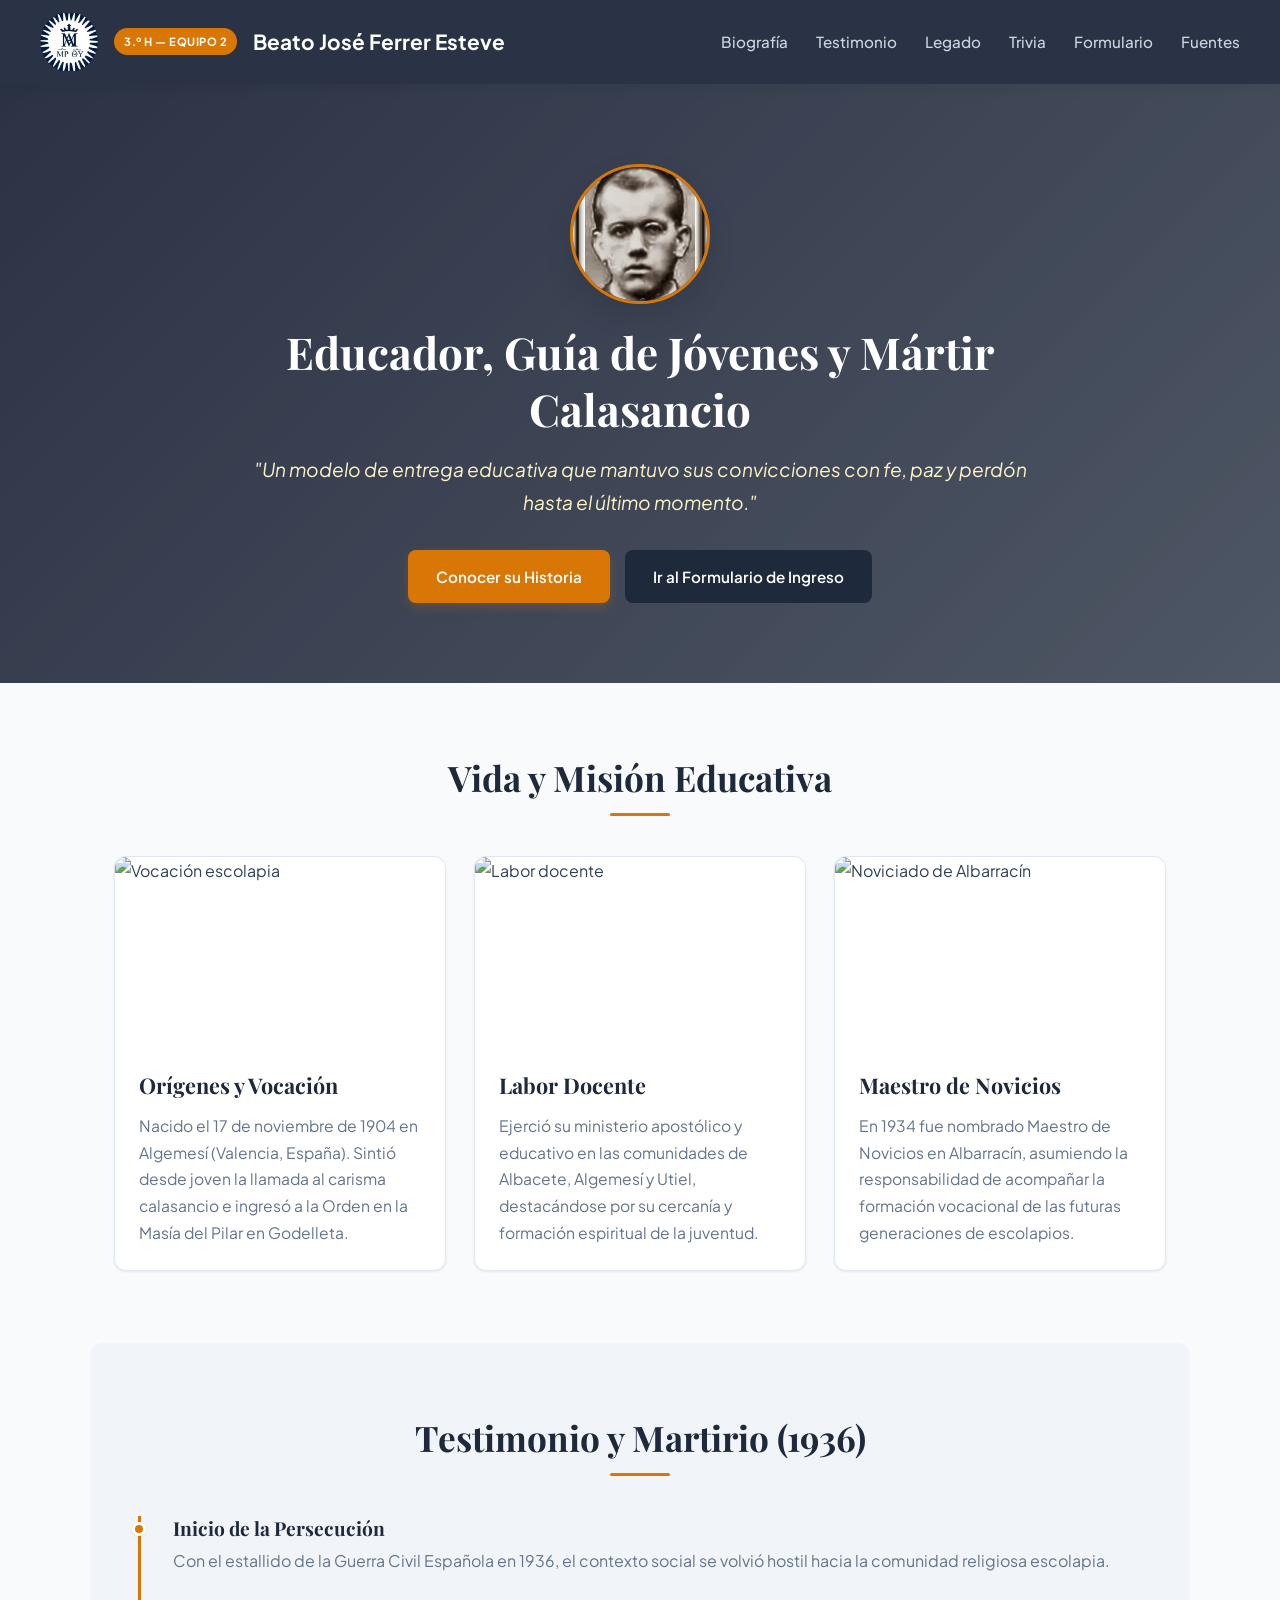
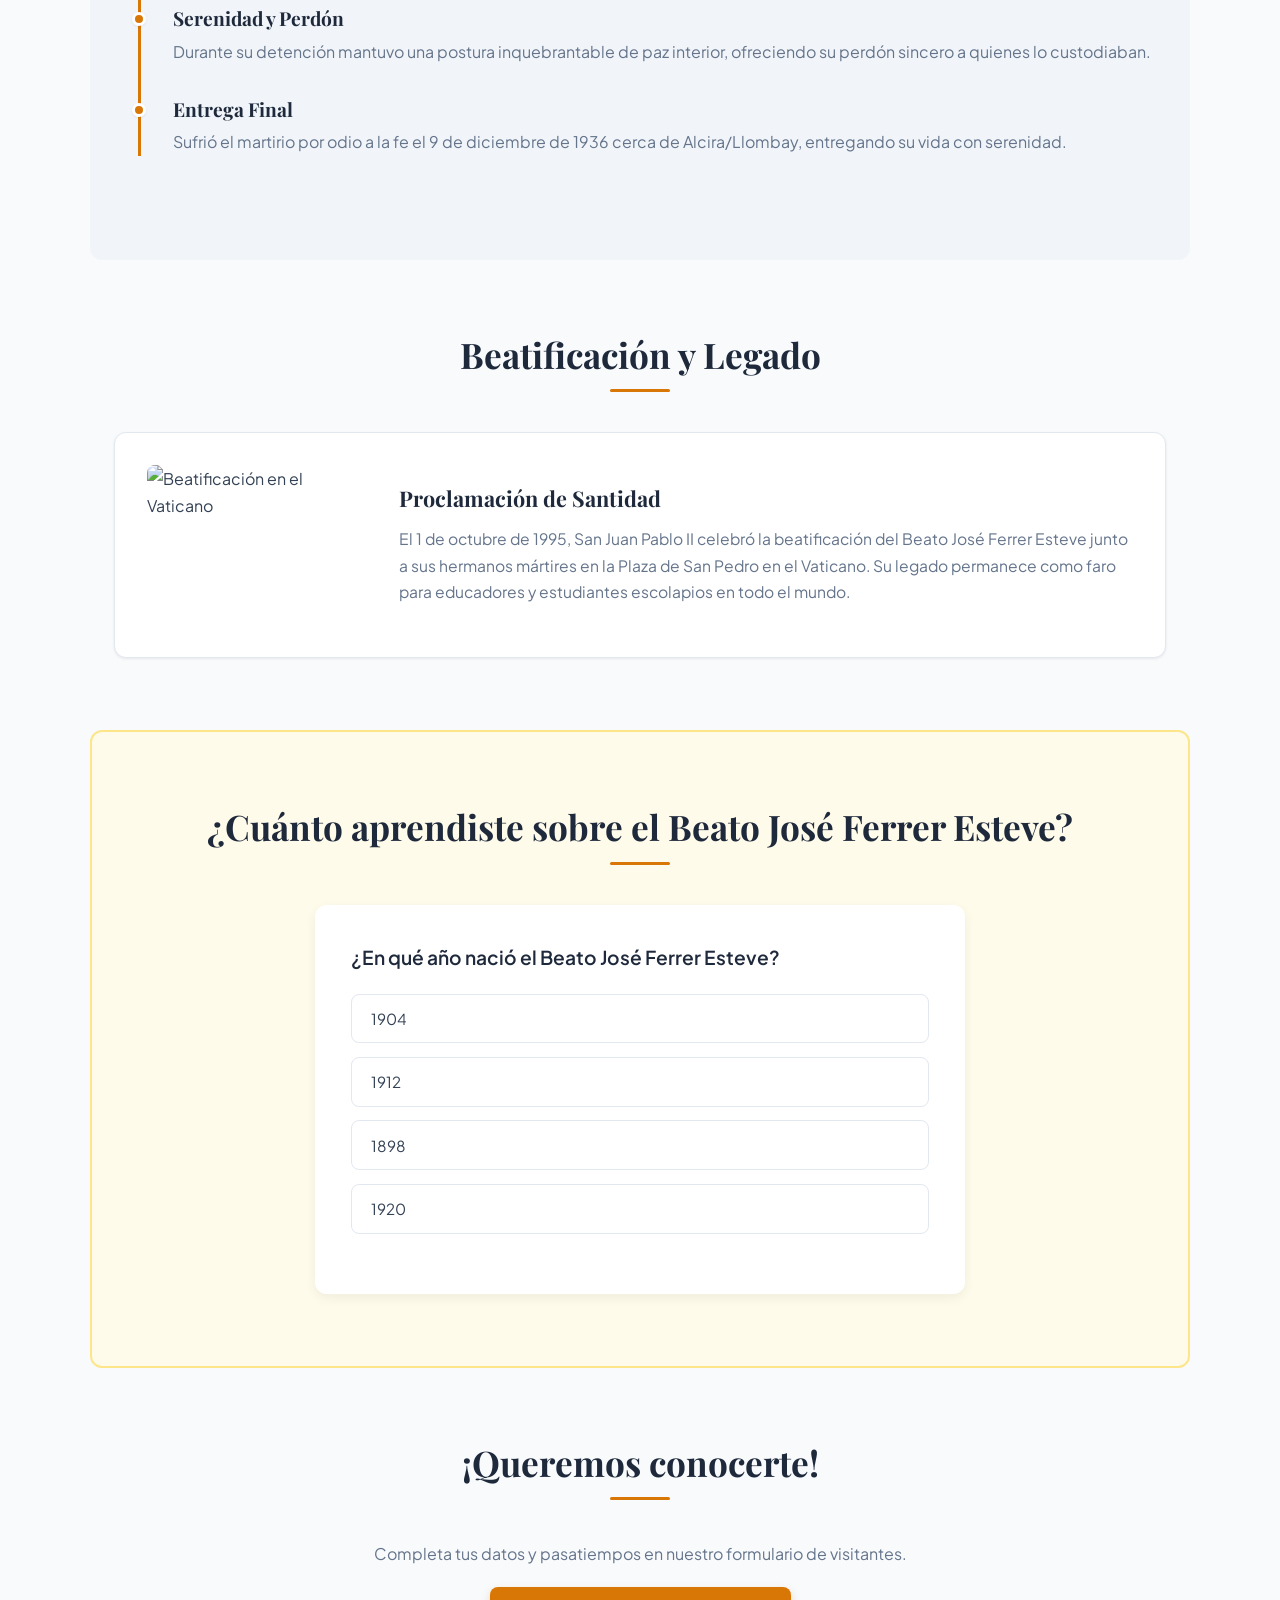
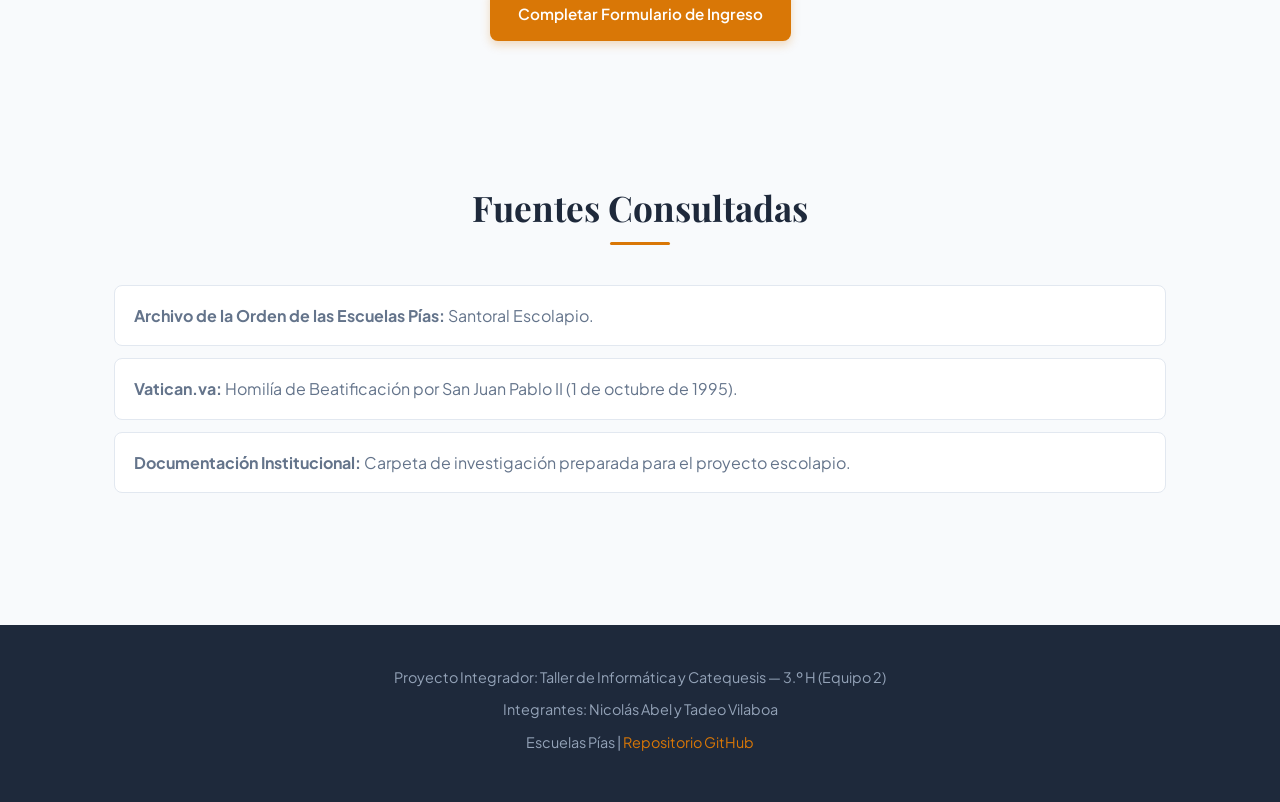
==== index.html @ 62cfefab "Add files via upload" ====
<!DOCTYPE html>
<html lang="es">
<head>
    <meta charset="UTF-8">
    <meta name="viewport" content="width=device-width, initial-scale=1.0">
    <title>Beato José Ferrer Esteve | Rostros de la Santidad Escolapia</title>
    <link rel="stylesheet" href="css/estilos.css">
</head>
<body>

    <header class="navbar">
        <div class="logo">
            <img src="img/logo escolapio.png" alt="Escudo Escolapio" class="logo-img">
            <span class="tag-escolapio">3.º H — Equipo 2</span>
            <h1>Beato José Ferrer Esteve</h1>
        </div>
        <nav>
            <ul>
                <li><a href="#biografia">Biografía</a></li>
                <li><a href="#martirio">Testimonio</a></li>
                <li><a href="#legado">Legado</a></li>
                <li><a href="#trivia">Trivia</a></li>
                <li><a href="pages/formulario.html">Formulario</a></li>
                <li><a href="#fuentes">Fuentes</a></li>
            </ul>
        </nav>
    </header>

    <main>
        <!-- HERO SECTION -->
        <section class="hero">
            <div class="hero-content">
                <img src="img/Beato José Ferrer Esteve.jpg" alt="Beato José Ferrer Esteve" class="hero-portrait">
                <h2>Educador, Guía de Jóvenes y Mártir Calasancio</h2>
                <p class="hero-quote">"Un modelo de entrega educativa que mantuvo sus convicciones con fe, paz y perdón hasta el último momento."</p>
                <div style="display: flex; gap: 15px; justify-content: center; flex-wrap: wrap;">
                    <a href="#biografia" class="btn-primary">Conocer su Historia</a>
                    <a href="pages/formulario.html" class="btn-secondary">Ir al Formulario de Ingreso</a>
                </div>
            </div>
        </section>

        <!-- BIOGRAFÍA Y MISIÓN -->
        <section id="biografia" class="container">
            <h2 class="section-title">Vida y Misión Educativa</h2>
            <div class="cards-grid">
                <article class="card">
                    <img src="img/vocacion.jpg" alt="Vocación escolapia" class="card-img">
                    <div class="card-body">
                        <h3>Orígenes y Vocación</h3>
                        <p>Nacido el 17 de noviembre de 1904 en Algemesí (Valencia, España). Sintió desde joven la llamada al carisma calasancio e ingresó a la Orden en la Masía del Pilar en Godelleta.</p>
                    </div>
                </article>

                <article class="card">
                    <img src="img/docencia.jpg" alt="Labor docente" class="card-img">
                    <div class="card-body">
                        <h3>Labor Docente</h3>
                        <p>Ejerció su ministerio apostólico y educativo en las comunidades de Albacete, Algemesí y Utiel, destacándose por su cercanía y formación espiritual de la juventud.</p>
                    </div>
                </article>

                <article class="card">
                    <img src="img/albarracin.jpg" alt="Noviciado de Albarracín" class="card-img">
                    <div class="card-body">
                        <h3>Maestro de Novicios</h3>
                        <p>En 1934 fue nombrado Maestro de Novicios en Albarracín, asumiendo la responsabilidad de acompañar la formación vocacional de las futuras generaciones de escolapios.</p>
                    </div>
                </article>
            </div>
        </section>

        <!-- TESTIMONIO Y MARTIRIO -->
        <section id="martirio" class="container bg-light">
            <h2 class="section-title">Testimonio y Martirio (1936)</h2>
            <div class="timeline">
                <div class="timeline-item">
                    <h4>Inicio de la Persecución</h4>
                    <p>Con el estallido de la Guerra Civil Española en 1936, el contexto social se volvió hostil hacia la comunidad religiosa escolapia.</p>
                </div>
                <div class="timeline-item">
                    <h4>Serenidad y Perdón</h4>
                    <p>Durante su detención mantuvo una postura inquebrantable de paz interior, ofreciendo su perdón sincero a quienes lo custodiaban.</p>
                </div>
                <div class="timeline-item">
                    <h4>Entrega Final</h4>
                    <p>Sufrió el martirio por odio a la fe el 9 de diciembre de 1936 cerca de Alcira/Llombay, entregando su vida con serenidad.</p>
                </div>
            </div>
        </section>

        <!-- LEGADO Y BEATIFICACIÓN -->
        <section id="legado" class="container">
            <h2 class="section-title">Beatificación y Legado</h2>
            <div class="card-single card-with-image">
                <img src="img/beatificacion.jpg" alt="Beatificación en el Vaticano" class="legacy-img">
                <div>
                    <h3>Proclamación de Santidad</h3>
                    <p>El 1 de octubre de 1995, San Juan Pablo II celebró la beatificación del Beato José Ferrer Esteve junto a sus hermanos mártires en la Plaza de San Pedro en el Vaticano. Su legado permanece como faro para educadores y estudiantes escolapios en todo el mundo.</p>
                </div>
            </div>
        </section>

        <!-- TRIVIA INTERACTIVA (JAVASCRIPT) -->
        <section id="trivia" class="container bg-accent">
            <h2 class="section-title">¿Cuánto aprendiste sobre el Beato José Ferrer Esteve?</h2>
            <div id="quiz-container" class="quiz-box">
                <p id="quiz-question">Cargando pregunta...</p>
                <div id="quiz-options" class="options-container"></div>
                <button id="btn-next" class="btn-secondary" style="display: none;">Siguiente Pregunta</button>
                <div id="quiz-score" class="score-box"></div>
            </div>
        </section>

        <!-- SECCIÓN DE REGISTRO / FORMULARIO -->
        <section class="container" style="text-align: center;">
            <h2 class="section-title">¡Queremos conocerte!</h2>
            <p style="margin-bottom: 20px; color: var(--text-muted);">Completa tus datos y pasatiempos en nuestro formulario de visitantes.</p>
            <a href="pages/formulario.html" class="btn-primary">Completar Formulario de Ingreso</a>
        </section>

        <!-- FUENTES CONSULTADAS -->
        <section id="fuentes" class="container">
            <h2 class="section-title">Fuentes Consultadas</h2>
            <ul class="sources-list">
                <li><strong>Archivo de la Orden de las Escuelas Pías:</strong> Santoral Escolapio.</li>
                <li><strong>Vatican.va:</strong> Homilía de Beatificación por San Juan Pablo II (1 de octubre de 1995).</li>
                <li><strong>Documentación Institucional:</strong> Carpeta de investigación preparada para el proyecto escolapio.</li>
            </ul>
        </section>
    </main>

    <footer>
        <p>Proyecto Integrador: Taller de Informática y Catequesis — 3.º H (Equipo 2)</p>
        <p>Integrantes: Nicolás Abel y Tadeo Vilaboa</p>
        <p>Escuelas Pías | <a href="https://github.com" target="_blank" id="github-link">Repositorio GitHub</a></p>
    </footer>

    <script src="js/script.js"></script>
</body>
</html>
---- css/estilos.css ----
@import url('https://fonts.googleapis.com/css2?family=Plus+Jakarta+Sans:wght@400;500;600;700&family=Playfair+Display:wght@600;700&display=swap');

:root {
    --primary: #1e293b;
    --primary-accent: #0f172a;
    --accent: #d97706;
    --accent-hover: #b45309;
    --bg-main: #f8fafc;
    --bg-surface: #ffffff;
    --text-main: #334155;
    --text-muted: #64748b;
    --border: #e2e8f0;
    --radius: 12px;
    --shadow-sm: 0 1px 3px rgba(0, 0, 0, 0.08);
    --shadow-md: 0 4px 12px rgba(0, 0, 0, 0.06);
    --shadow-lg: 0 12px 28px rgba(0, 0, 0, 0.12);
    --transition: all 0.25s cubic-bezier(0.4, 0, 0.2, 1);
}

/* RESET Y BASE */
*, *::before, *::after {
    box-sizing: border-box;
    margin: 0;
    padding: 0;
}

html {
    scroll-behavior: smooth;
}

body {
    font-family: 'Plus Jakarta Sans', system-ui, -apple-system, sans-serif;
    background-color: var(--bg-main);
    color: var(--text-main);
    line-height: 1.7;
}

h1, h2, h3, h4 {
    font-family: 'Playfair Display', Georgia, serif;
    color: var(--primary);
    line-height: 1.3;
}

/* NAVEGACIÓN */
.navbar {
    background: rgba(30, 41, 59, 0.95);
    backdrop-filter: blur(10px);
    color: #ffffff;
    display: flex;
    justify-content: space-between;
    align-items: center;
    padding: 0.8rem 2.5rem;
    position: sticky;
    top: 0;
    z-index: 1000;
    box-shadow: var(--shadow-md);
}

.logo {
    display: flex;
    align-items: center;
    gap: 1rem;
}

.logo-img {
    height: 58px;
    width: auto;
    object-fit: contain;
    display: block;
}

.tag-escolapio {
    background-color: var(--accent);
    color: #ffffff;
    font-size: 0.7rem;
    font-weight: 700;
    padding: 4px 10px;
    border-radius: 20px;
    text-transform: uppercase;
    letter-spacing: 0.5px;
    white-space: nowrap;
}

.navbar h1 {
    color: #ffffff;
    font-size: 1.3rem;
    font-family: 'Plus Jakarta Sans', sans-serif;
}

.navbar nav ul {
    display: flex;
    list-style: none;
    gap: 1.75rem;
}

.navbar a {
    color: #cbd5e1;
    text-decoration: none;
    font-weight: 500;
    font-size: 0.95rem;
    transition: var(--transition);
    position: relative;
}

.navbar a:hover {
    color: #ffffff;
}

.navbar a::after {
    content: '';
    position: absolute;
    width: 0;
    height: 2px;
    bottom: -4px;
    left: 0;
    background-color: var(--accent);
    transition: var(--transition);
}

.navbar a:hover::after {
    width: 100%;
}

/* HERO SECTION */
.hero {
    background: linear-gradient(135deg, rgba(15, 23, 42, 0.88), rgba(30, 41, 59, 0.78)), url('../img/retrato.jpg') center/cover no-repeat;
    color: #ffffff;
    text-align: center;
    padding: 5rem 1.5rem;
    display: flex;
    justify-content: center;
    align-items: center;
}

.hero-content {
    max-width: 800px;
    display: flex;
    flex-direction: column;
    align-items: center;
}

.hero-portrait {
    width: 140px;
    height: 140px;
    border-radius: 50%;
    object-fit: cover;
    border: 3px solid var(--accent);
    box-shadow: var(--shadow-lg);
    margin-bottom: 1.2rem;
}

.hero h2 {
    color: #ffffff;
    font-size: 2.75rem;
    margin-bottom: 1rem;
}

.hero-quote {
    font-style: italic;
    color: #fef3c7;
    font-size: 1.2rem;
    margin-bottom: 2rem;
}

/* SECCIONES Y CONTENEDORES */
.container {
    max-width: 1100px;
    margin: 0 auto;
    padding: 4.5rem 1.5rem;
}

.bg-light {
    background-color: #f1f5f9;
    border-radius: var(--radius);
}

.bg-accent {
    background-color: #fffbeb;
    border: 2px solid #fde68a;
    border-radius: var(--radius);
}

.section-title {
    text-align: center;
    font-size: 2.2rem;
    margin-bottom: 2.5rem;
    position: relative;
}

.section-title::after {
    content: '';
    display: block;
    width: 60px;
    height: 3px;
    background-color: var(--accent);
    margin: 0.75rem auto 0;
    border-radius: 2px;
}

/* TARJETAS E IMÁGENES */
.cards-grid {
    display: grid;
    grid-template-columns: repeat(auto-fit, minmax(300px, 1fr));
    gap: 1.75rem;
}

.card, .card-single {
    background-color: var(--bg-surface);
    border: 1px solid var(--border);
    border-radius: var(--radius);
    box-shadow: var(--shadow-sm);
    transition: var(--transition);
    overflow: hidden;
}

.card {
    padding: 0;
}

.card-single {
    padding: 2rem;
}

.card-img {
    width: 100%;
    height: 190px;
    object-fit: cover;
    display: block;
}

.card-body {
    padding: 1.5rem;
}

.card:hover {
    transform: translateY(-5px);
    box-shadow: var(--shadow-lg);
    border-color: #cbd5e1;
}

.card h3, .card-single h3 {
    color: var(--primary);
    font-size: 1.35rem;
    margin-bottom: 0.85rem;
}

.card p, .card-single p {
    color: var(--text-muted);
    font-size: 0.98rem;
}

.card-with-image {
    display: flex;
    gap: 2rem;
    align-items: center;
}

.legacy-img {
    width: 220px;
    height: 160px;
    object-fit: cover;
    border-radius: 8px;
    flex-shrink: 0;
}

/* LÍNEA DE TIEMPO */
.timeline {
    position: relative;
    border-left: 3px solid var(--accent);
    padding-left: 2rem;
    margin-left: 1.5rem;
}

.timeline-item {
    margin-bottom: 2rem;
    position: relative;
}

.timeline-item::before {
    content: '';
    position: absolute;
    left: -2.55rem;
    top: 0.35rem;
    width: 14px;
    height: 14px;
    border-radius: 50%;
    background-color: var(--accent);
    border: 3px solid var(--bg-surface);
    box-shadow: var(--shadow-sm);
}

.timeline-item h4 {
    font-size: 1.2rem;
    margin-bottom: 0.4rem;
}

.timeline-item p {
    color: var(--text-muted);
}

/* BOTONES */
.btn-primary, .btn-secondary {
    display: inline-block;
    padding: 0.85rem 1.75rem;
    border-radius: 8px;
    text-decoration: none;
    font-weight: 600;
    font-size: 0.95rem;
    cursor: pointer;
    border: none;
    transition: var(--transition);
    text-align: center;
}

.btn-primary {
    background-color: var(--accent);
    color: #ffffff;
    box-shadow: 0 4px 10px rgba(217, 119, 6, 0.25);
}

.btn-primary:hover {
    background-color: var(--accent-hover);
    transform: translateY(-2px);
}

.btn-secondary {
    background-color: var(--primary);
    color: #ffffff;
}

.btn-secondary:hover {
    background-color: var(--primary-accent);
}

/* TRIVIA / QUIZ */
.quiz-box {
    background: var(--bg-surface);
    padding: 2.25rem;
    border-radius: var(--radius);
    box-shadow: var(--shadow-md);
    max-width: 650px;
    margin: 0 auto;
}

#quiz-question {
    font-size: 1.2rem;
    font-weight: 600;
    color: var(--primary);
    margin-bottom: 1.25rem;
}

.options-container {
    display: flex;
    flex-direction: column;
    gap: 0.85rem;
    margin-bottom: 1.5rem;
}

.option-btn {
    padding: 0.9rem 1.2rem;
    border: 1px solid var(--border);
    border-radius: 8px;
    background-color: var(--bg-surface);
    font-family: inherit;
    font-size: 0.95rem;
    color: var(--text-main);
    cursor: pointer;
    text-align: left;
    transition: var(--transition);
}

.option-btn:hover:not(:disabled) {
    background-color: #f1f5f9;
    border-color: var(--accent);
}

.option-btn.correct {
    background-color: #dcfce7;
    border-color: #22c55e;
    color: #15803d;
    font-weight: 600;
}

.option-btn.wrong {
    background-color: #fee2e2;
    border-color: #ef4444;
    color: #b91c1c;
}

/* FUENTES CONSULTADAS */
.sources-list {
    list-style-type: none;
}

.sources-list li {
    padding: 1rem 1.2rem;
    background-color: var(--bg-surface);
    border: 1px solid var(--border);
    border-radius: 8px;
    margin-bottom: 0.75rem;
    color: var(--text-muted);
}

/* FOOTER */
footer {
    background-color: var(--primary);
    color: #94a3b8;
    text-align: center;
    padding: 2.5rem 1rem;
    font-size: 0.9rem;
    margin-top: 3rem;
}

footer p {
    margin-bottom: 0.5rem;
}

footer a {
    color: var(--accent);
    text-decoration: none;
}

footer a:hover {
    text-decoration: underline;
}

/* RESPONSIVE DESIGN */
@media (max-width: 768px) {
    .navbar {
        flex-direction: column;
        gap: 1rem;
        padding: 1rem;
    }

    .logo-img {
        height: 48px;
    }

    .navbar nav ul {
        gap: 1rem;
        flex-wrap: wrap;
        justify-content: center;
    }

    .hero h2 {
        font-size: 2rem;
    }

    .container {
        padding: 3rem 1rem;
    }

    .card-with-image {
        flex-direction: column;
    }

    .legacy-img {
        width: 100%;
        height: 180px;
    }
}
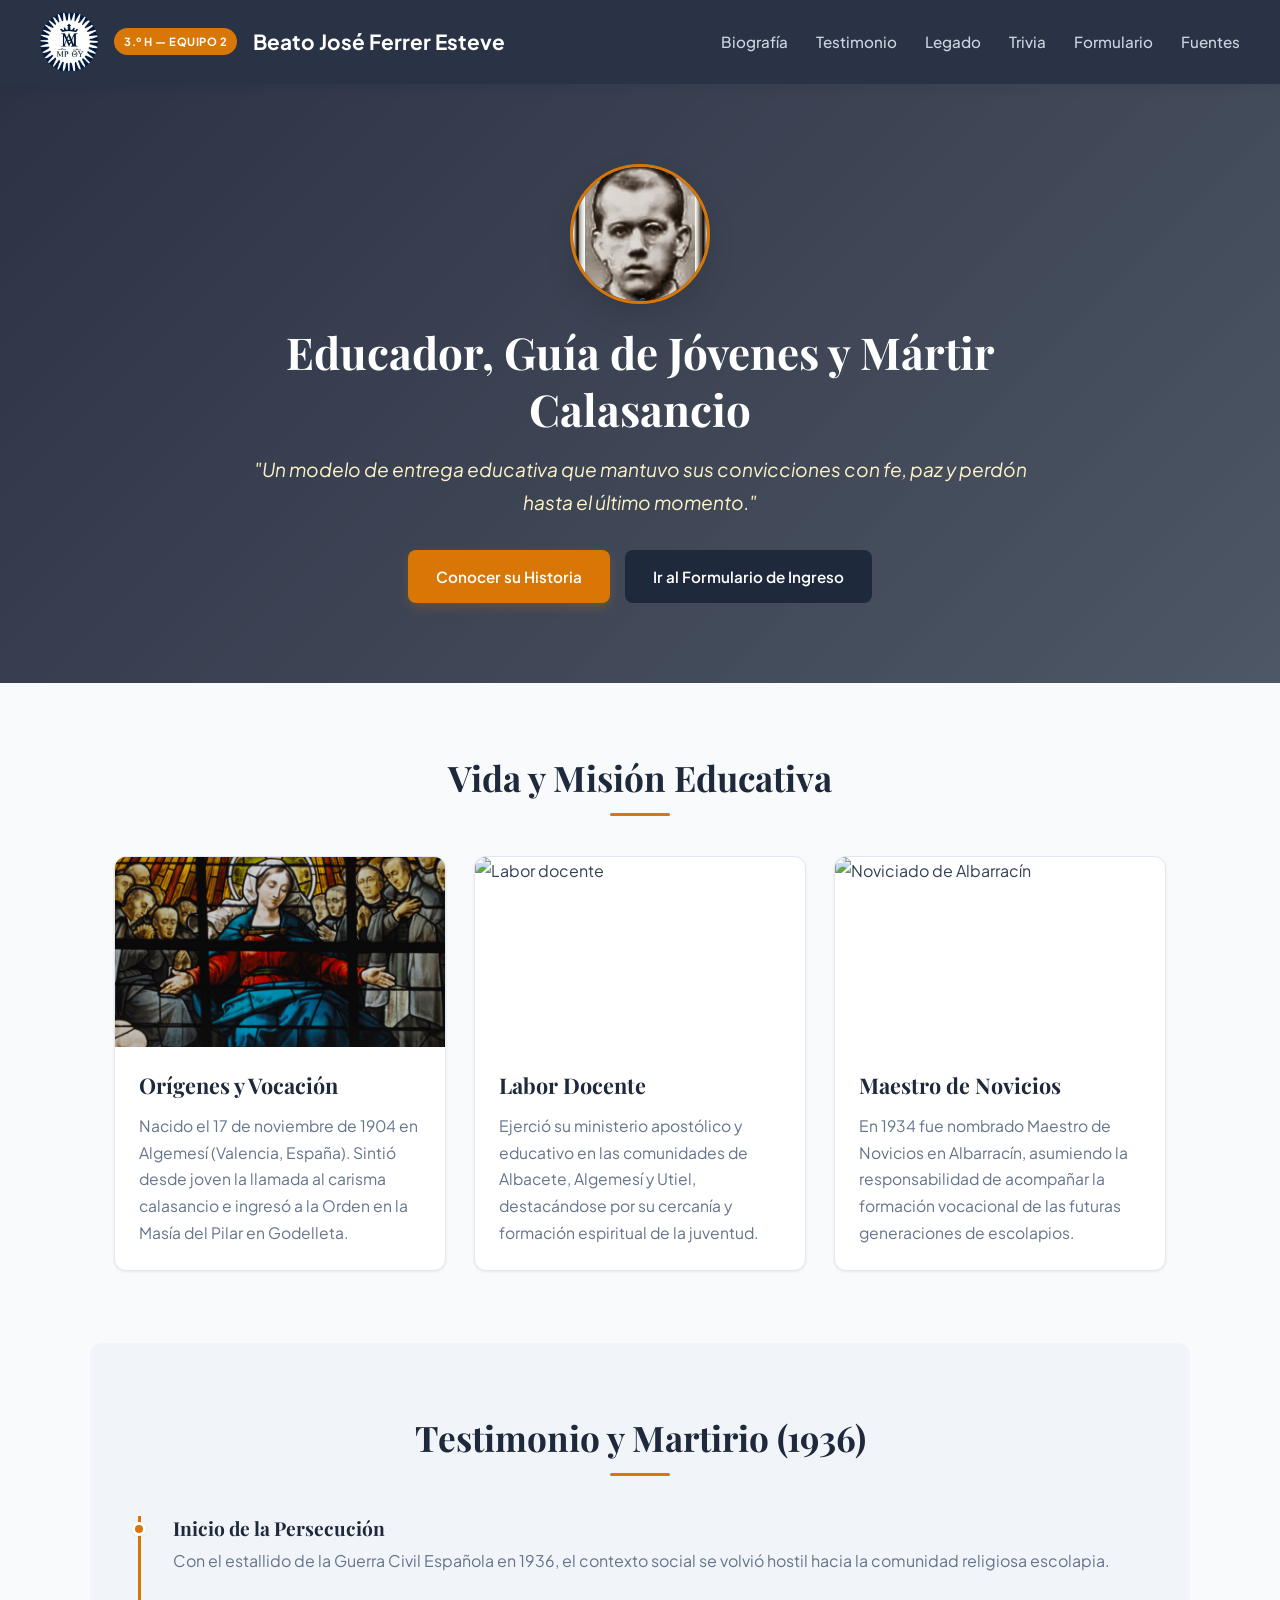
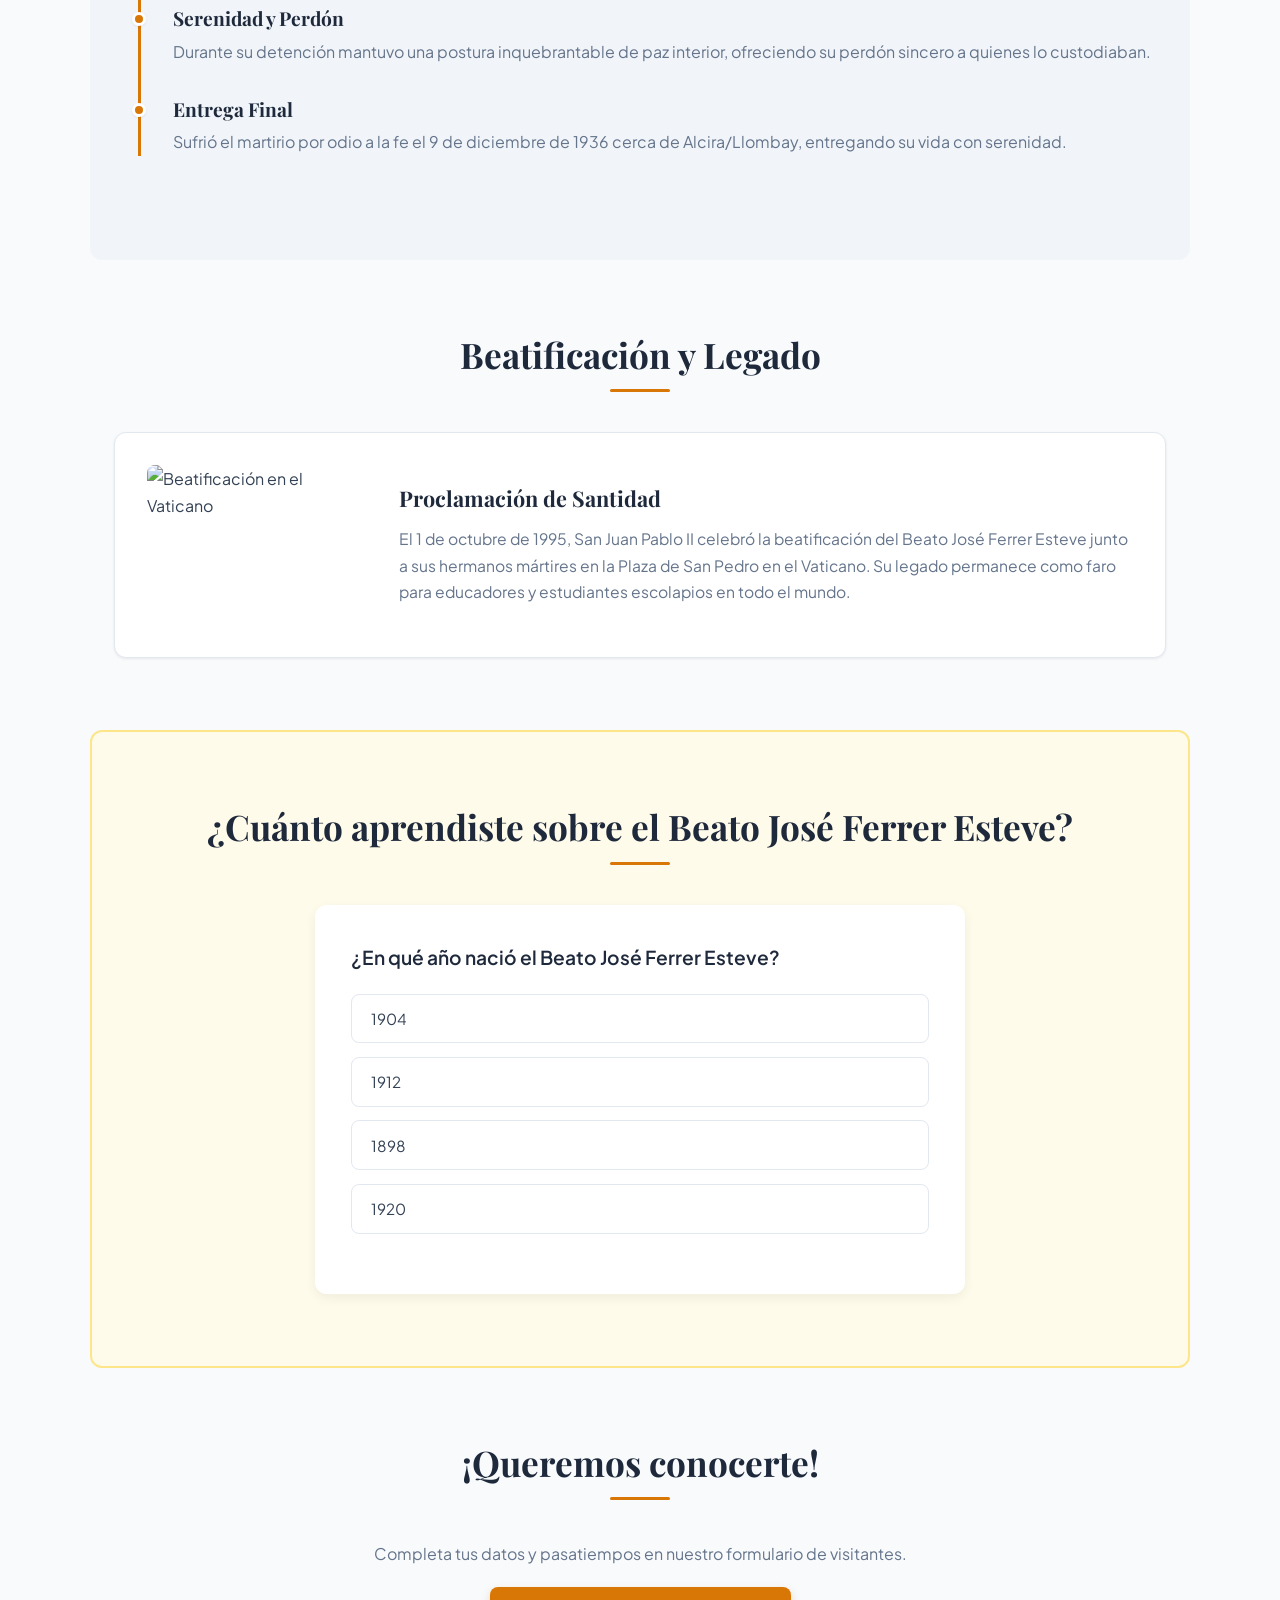
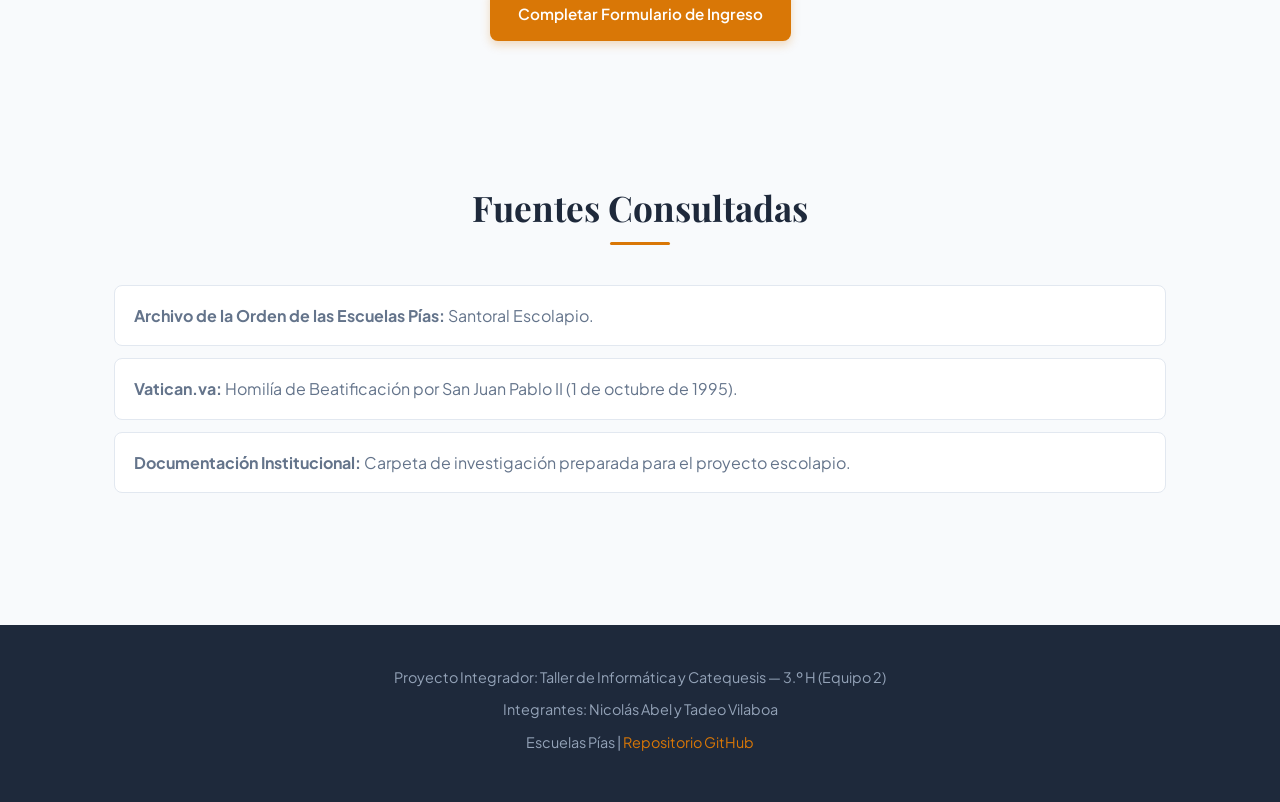
==== commit 87e7ad91: "Update index.html" ====
--- a/index.html
+++ b/index.html
@@ -45,7 +45,7 @@
             <h2 class="section-title">Vida y Misión Educativa</h2>
             <div class="cards-grid">
                 <article class="card">
-                    <img src="img/vocacion.jpg" alt="Vocación escolapia" class="card-img">
+                    <img src="img/Orígenes y Vocación.jpg" alt="Vocación escolapia" class="card-img">
                     <div class="card-body">
                         <h3>Orígenes y Vocación</h3>
                         <p>Nacido el 17 de noviembre de 1904 en Algemesí (Valencia, España). Sintió desde joven la llamada al carisma calasancio e ingresó a la Orden en la Masía del Pilar en Godelleta.</p>
@@ -138,4 +138,4 @@
 
     <script src="js/script.js"></script>
 </body>
-</html>+</html>
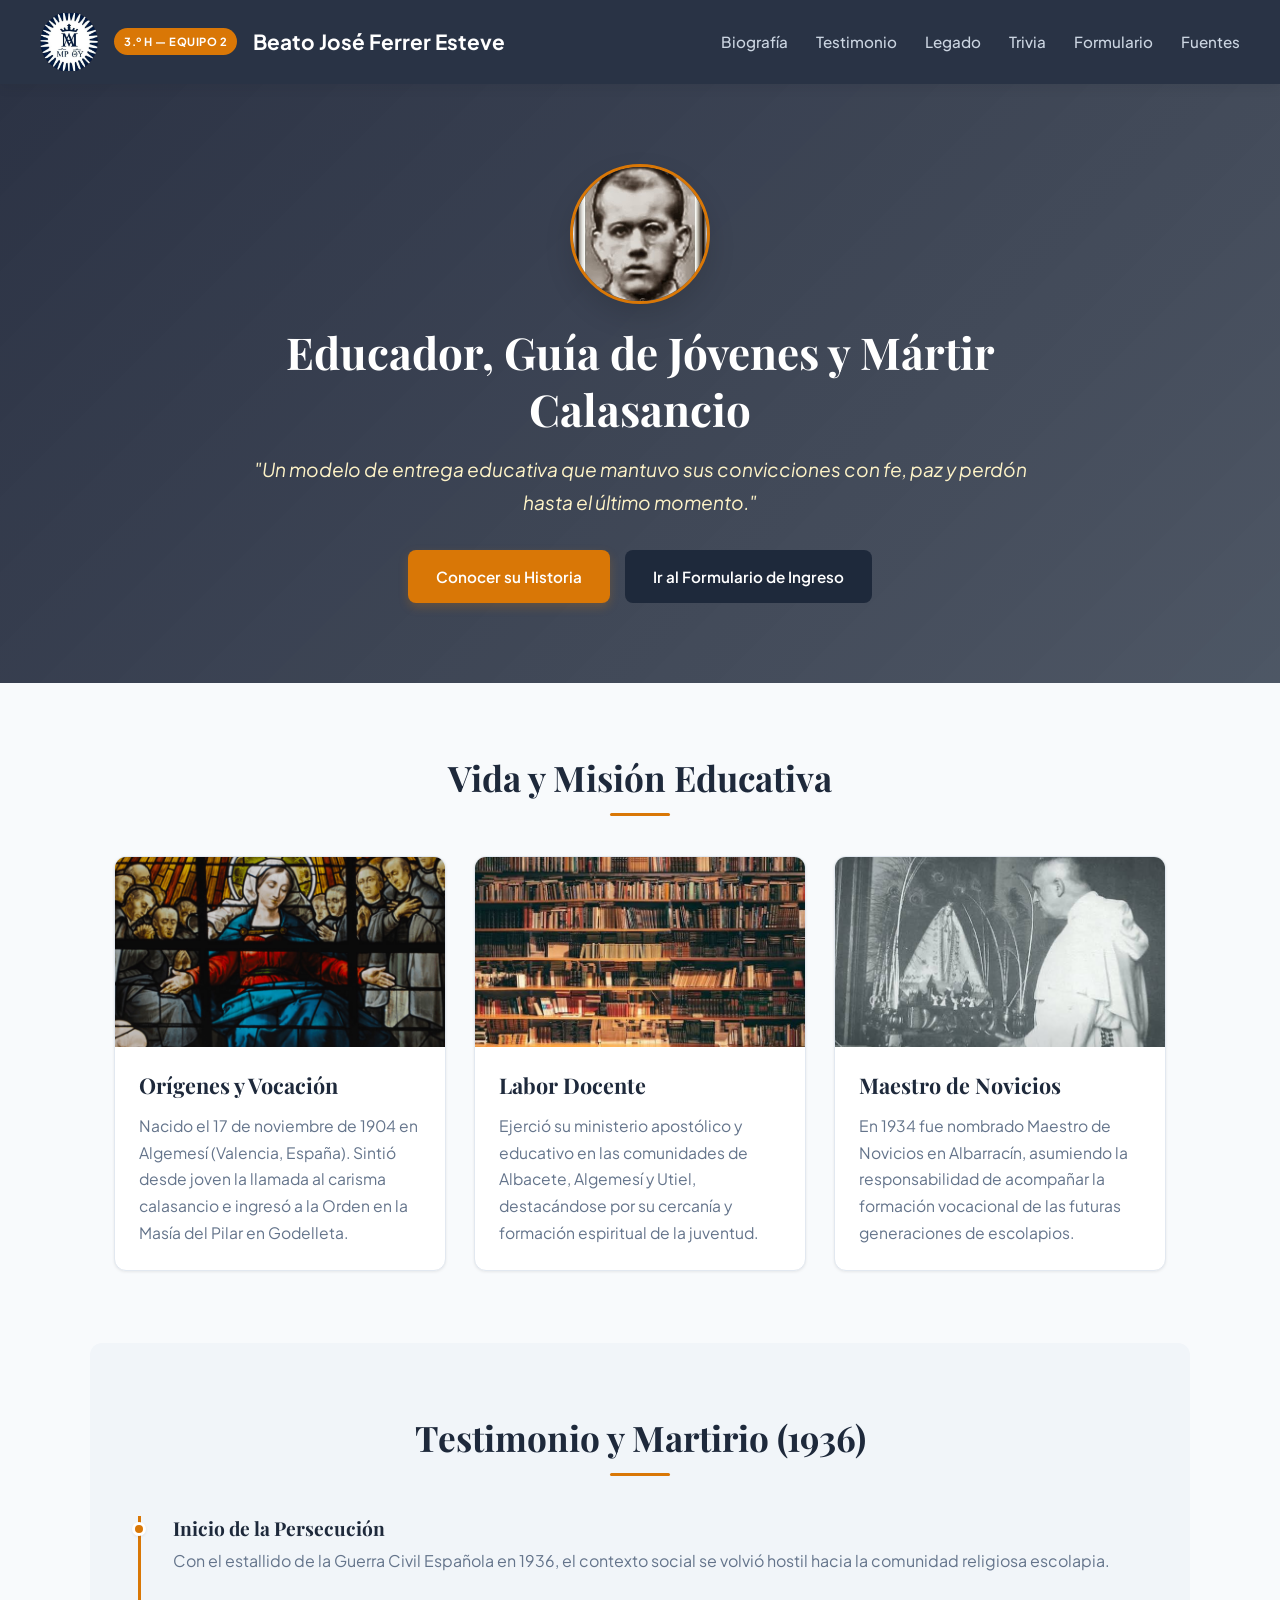
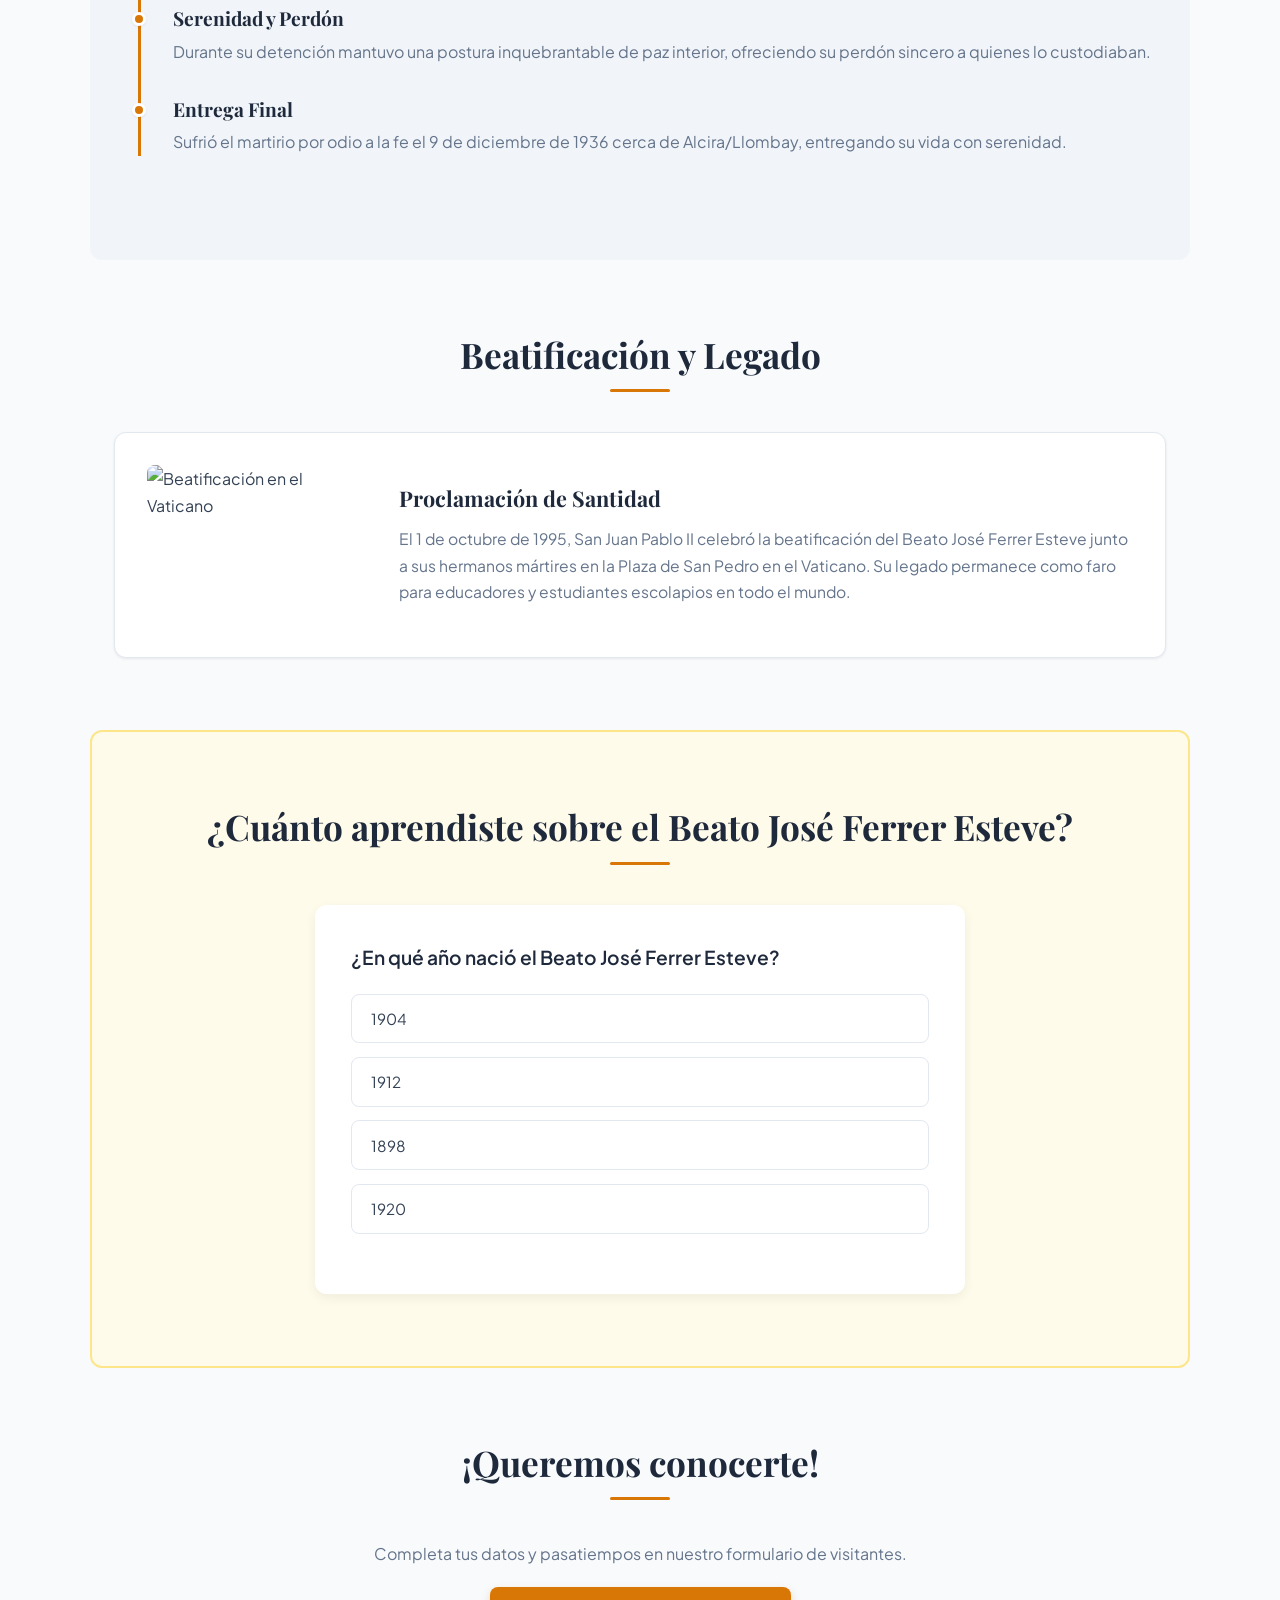
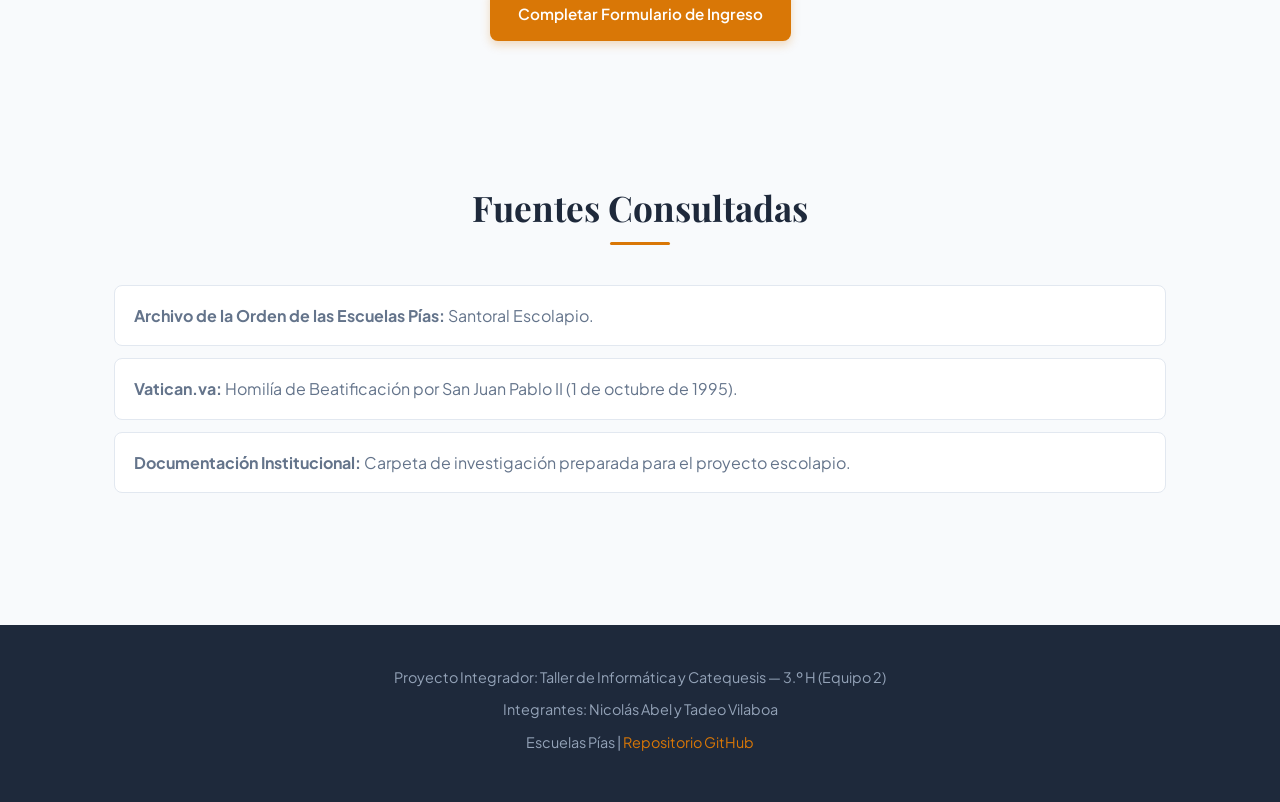
==== commit e6f76cb7: "Update index.html" ====
--- a/index.html
+++ b/index.html
@@ -53,7 +53,7 @@
                 </article>
 
                 <article class="card">
-                    <img src="img/docencia.jpg" alt="Labor docente" class="card-img">
+                    <img src="img/Labor Docente.jfif" alt="Labor docente" class="card-img">
                     <div class="card-body">
                         <h3>Labor Docente</h3>
                         <p>Ejerció su ministerio apostólico y educativo en las comunidades de Albacete, Algemesí y Utiel, destacándose por su cercanía y formación espiritual de la juventud.</p>
@@ -61,7 +61,7 @@
                 </article>
 
                 <article class="card">
-                    <img src="img/albarracin.jpg" alt="Noviciado de Albarracín" class="card-img">
+                    <img src="img/Maestro de Novicios.jfif" alt="Noviciado de Albarracín" class="card-img">
                     <div class="card-body">
                         <h3>Maestro de Novicios</h3>
                         <p>En 1934 fue nombrado Maestro de Novicios en Albarracín, asumiendo la responsabilidad de acompañar la formación vocacional de las futuras generaciones de escolapios.</p>
